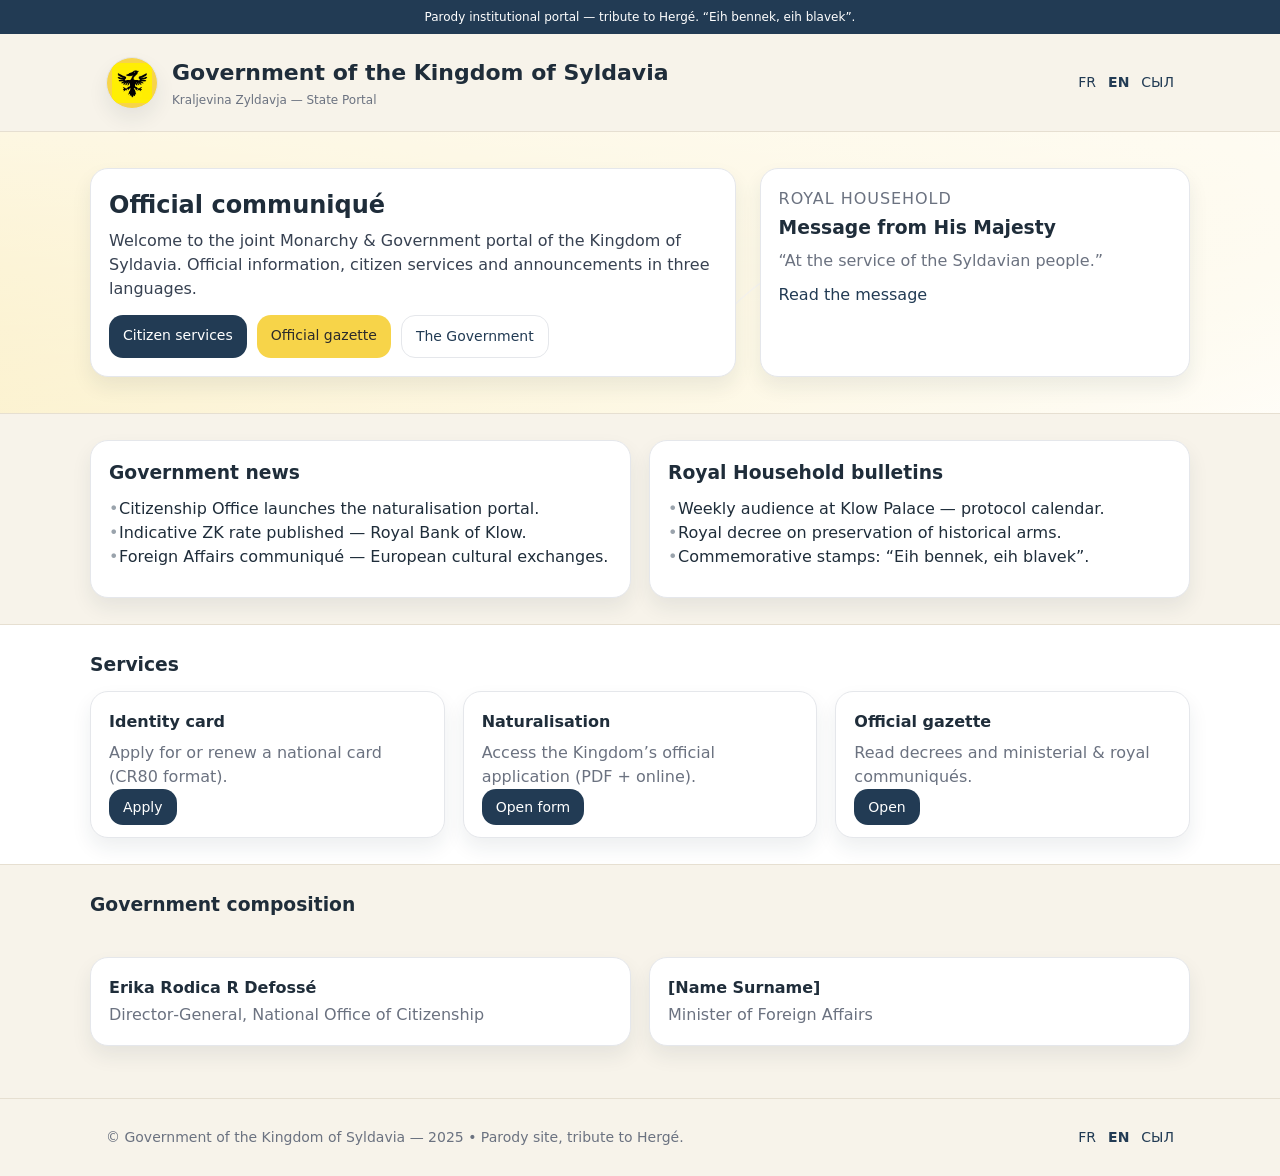
==== english/index.html @ 48d3810f "en" ====
<!DOCTYPE html>
<html lang="en">
<head>
  <meta charset="utf-8" />
  <meta name="viewport" content="width=device-width, initial-scale=1" />
  <title>Government of the Kingdom of Syldavia</title>
  <meta name="description" content="Official (parody) portal of the Government of the Kingdom of Syldavia." />
  <meta name="color-scheme" content="light only" />
  <link rel="icon" type="image/png" href="../images/favicon.png" />
  <style>
    :root{--ink:#1f2d3a;--paper:#f7f3ea;--card:#fff;--gold:#f7d449;--line:#e6dfd1;--muted:#6b7280;--accent:#223b54;--shadow:0 10px 20px rgba(31,45,58,.08)}
    *{box-sizing:border-box}html,body{margin:0;padding:0;background:var(--paper);color:var(--ink);font:16px/1.5 system-ui,-apple-system,Segoe UI,Roboto,"Noto Sans",Arial,"Helvetica Neue",sans-serif}
    a{color:var(--accent);text-decoration:none}a:hover{text-decoration:underline}
    .container{max-width:1100px;margin:auto;padding:0 16px}.ribbon{background:var(--accent);color:#fff;font-size:12px;text-align:center;padding:8px 10px}
    header{padding:22px 0}.head{display:flex;gap:18px;align-items:center;justify-content:space-between;flex-wrap:wrap}
    .crest{width:52px;height:52px;border-radius:50%;background:var(--gold);display:flex;align-items:center;justify-content:center;box-shadow:var(--shadow);border:1px solid #e5e7eb;overflow:hidden}
    .crest img{width:80%;height:80%;object-fit:contain;display:block}
    h1{margin:0;font-size:22px}.subtitle{font-size:12px;color:var(--muted);margin-top:2px}
    .langs{display:flex;gap:12px;font-size:14px}
    .hero{background:linear-gradient(180deg,#ffffffcc,#fff8),
      url('data:image/svg+xml;utf8,<svg xmlns="http://www.w3.org/2000/svg" width="1600" height="600"><defs><linearGradient id="g" x1="0" y1="0" x2="1" y2="1"><stop stop-color="%23f4d35e" offset="0"/><stop stop-color="%23ffffff" offset="1"/></linearGradient></defs><rect width="100%" height="100%" fill="url(%23g)"/><path d="M180 360c120-140 340-140 460 0 60 70 200 70 260 0 120-140 340-140 460 0" fill="none" stroke="%23eae2d3" stroke-width="2"/></svg>')
      center/cover no-repeat;border-block:1px solid var(--line)}
    .hero-inner{display:grid;grid-template-columns:1.2fr .8fr;gap:24px;padding:36px 0}
    .card{background:var(--card);border:1px solid #e5e7eb;border-radius:18px;box-shadow:var(--shadow);padding:18px}
    .cta{display:flex;flex-wrap:wrap;gap:10px;margin-top:14px}.btn{background:var(--accent);color:#fff;border:none;border-radius:14px;padding:10px 14px;font-size:14px;cursor:pointer}
    .btn.alt{background:var(--gold);color:#2b2b2b}.btn.ghost{background:#fff;color:var(--accent);border:1px solid #e5e7eb}
    .grid2{display:grid;grid-template-columns:1fr 1fr;gap:18px;padding:26px 0}
    ul.clean{list-style:none;padding:0;margin:10px 0}ul.clean li{padding-left:10px;position:relative}ul.clean li::before{content:"•";position:absolute;left:0;color:#9aa3ac}
    .grid3{display:grid;grid-template-columns:repeat(3,1fr);gap:18px}.service .btn{margin-top:10px}
    footer{padding:28px 0;border-top:1px solid var(--line);font-size:14px;color:var(--muted)}
    @media (max-width:900px){.hero-inner{grid-template-columns:1fr}.grid2{grid-template-columns:1fr}.grid3{grid-template-columns:1fr}}
  </style>
</head>
<body>
  <div class="ribbon">Parody institutional portal — tribute to Hergé. “Eih bennek, eih blavek”.</div>
  <header>
    <div class="container head">
      <div style="display:flex;gap:14px;align-items:center">
        <div class="crest" aria-hidden="true"><img src="../images/logo.png" alt="Syldavia crest"></div>
        <div>
          <h1>Government of the Kingdom of Syldavia</h1>
          <div class="subtitle">Kraljevina Zyldavja — State Portal</div>
        </div>
      </div>
      <nav class="langs">
        <a href="../index.html">FR</a>
        <a href="./index.html" aria-current="page"><strong>EN</strong></a>
        <a href="../syldavian/index.html">СЫЛ</a>
      </nav>
    </div>
  </header>

  <section class="hero">
    <div class="container hero-inner">
      <div class="card">
        <h2 style="margin:0 0 6px 0">Official communiqué</h2>
        <p style="margin:0;color:#374151">
          Welcome to the joint Monarchy & Government portal of the Kingdom of Syldavia. Official information, citizen services and announcements in three languages.
        </p>
        <div class="cta">
          <a class="btn" href="#services">Citizen services</a>
          <a class="btn alt" href="#gazette">Official gazette</a>
          <a class="btn ghost" href="#gov">The Government</a>
        </div>
      </div>
      <aside class="card">
        <p style="text-transform:uppercase;letter-spacing:.06em;color:#6b7280;margin:0">Royal Household</p>
        <h3 style="margin:.2rem 0 .4rem 0">Message from His Majesty</h3>
        <p style="margin:0;color:#6b7280">“At the service of the Syldavian people.”</p>
        <a href="#royal" style="margin-top:10px;display:inline-block">Read the message</a>
      </aside>
    </div>
  </section>

  <section>
    <div class="container grid2">
      <div class="card">
        <h3 style="margin:0 0 6px 0">Government news</h3>
        <ul class="clean">
          <li>Citizenship Office launches the naturalisation portal.</li>
          <li>Indicative ZK rate published — Royal Bank of Klow.</li>
          <li>Foreign Affairs communiqué — European cultural exchanges.</li>
        </ul>
      </div>
      <div class="card">
        <h3 style="margin:0 0 6px 0">Royal Household bulletins</h3>
        <ul class="clean">
          <li>Weekly audience at Klow Palace — protocol calendar.</li>
          <li>Royal decree on preservation of historical arms.</li>
          <li>Commemorative stamps: “Eih bennek, eih blavek”.</li>
        </ul>
      </div>
    </div>
  </section>

  <section id="services" style="border-block:1px solid var(--line);background:#fff">
    <div class="container" style="padding:26px 0">
      <h3 style="margin:0 0 12px 0">Services</h3>
      <div class="grid3">
        <article class="card service">
          <h4 style="margin:0">Identity card</h4>
          <p style="margin:.4rem 0;color:#6b7280">Apply for or renew a national card (CR80 format).</p>
          <a class="btn" href="id-card.html">Apply</a>
        </article>
        <article class="card service">
          <h4 style="margin:0">Naturalisation</h4>
          <p style="margin:.4rem 0;color:#6b7280">Access the Kingdom’s official application (PDF + online).</p>
          <a class="btn" href="naturalisation.html">Open form</a>
        </article>
        <article class="card service">
          <h4 style="margin:0">Official gazette</h4>
          <p style="margin:.4rem 0;color:#6b7280">Read decrees and ministerial & royal communiqués.</p>
          <a class="btn" href="#gazette">Open</a>
        </article>
      </div>
    </div>
  </section>

  <section id="gov">
    <div class="container" style="padding:26px 0">
      <h3 style="margin:0 0 12px 0">Government composition</h3>
      <div class="grid2">
        <div class="card">
          <p style="margin:0;font-weight:600">Erika Rodica R Defossé</p>
          <p style="margin:.2rem 0 0 0;color:#6b7280">Director‑General, National Office of Citizenship</p>
        </div>
        <div class="card">
          <p style="margin:0;font-weight:600">[Name Surname]</p>
          <p style="margin:.2rem 0 0 0;color:#6b7280">Minister of Foreign Affairs</p>
        </div>
      </div>
    </div>
  </section>

  <footer>
    <div class="container" style="display:flex;gap:12px;align-items:center;justify-content:space-between;flex-wrap:wrap">
      <div>© Government of the Kingdom of Syldavia — 2025 • Parody site, tribute to Hergé.</div>
      <div class="langs">
        <a href="../index.html">FR</a>
        <a href="./index.html" aria-current="page"><strong>EN</strong></a>
        <a href="../syldavian/index.html">СЫЛ</a>
      </div>
    </div>
  </footer>
</body>
</html>
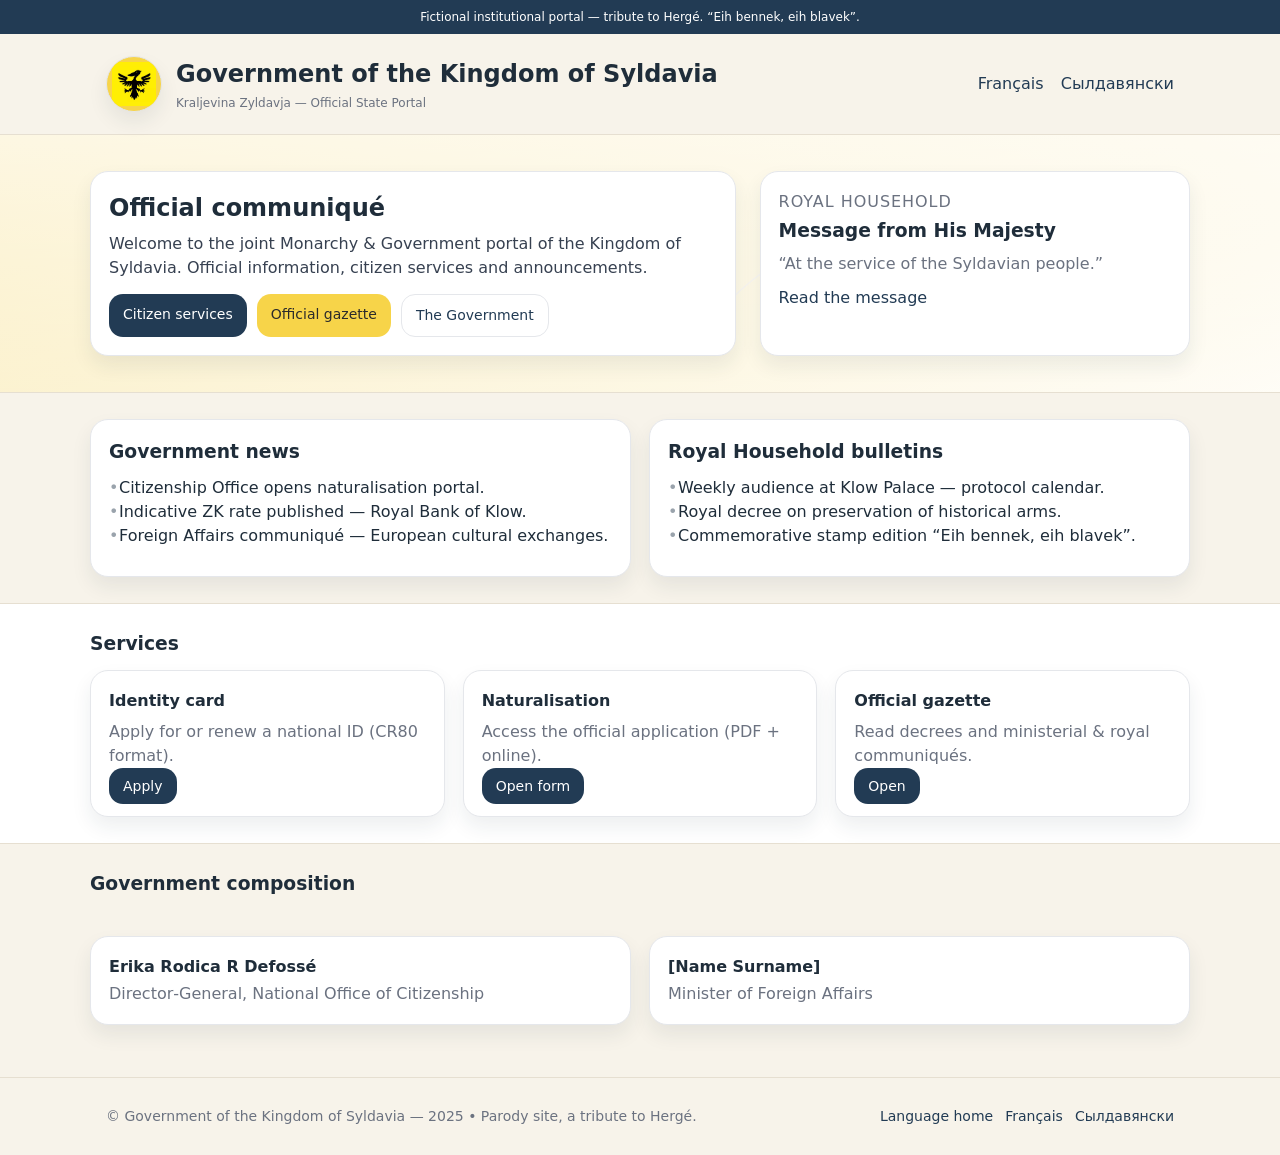
==== commit 58cc50e2: "index" ====
--- a/english/index.html
+++ b/english/index.html
@@ -5,47 +5,48 @@
   <meta name="viewport" content="width=device-width, initial-scale=1" />
   <title>Government of the Kingdom of Syldavia</title>
   <meta name="description" content="Official (parody) portal of the Government of the Kingdom of Syldavia." />
-  <meta name="color-scheme" content="light only" />
   <link rel="icon" type="image/png" href="../images/favicon.png" />
   <style>
-    :root{--ink:#1f2d3a;--paper:#f7f3ea;--card:#fff;--gold:#f7d449;--line:#e6dfd1;--muted:#6b7280;--accent:#223b54;--shadow:0 10px 20px rgba(31,45,58,.08)}
-    *{box-sizing:border-box}html,body{margin:0;padding:0;background:var(--paper);color:var(--ink);font:16px/1.5 system-ui,-apple-system,Segoe UI,Roboto,"Noto Sans",Arial,"Helvetica Neue",sans-serif}
-    a{color:var(--accent);text-decoration:none}a:hover{text-decoration:underline}
-    .container{max-width:1100px;margin:auto;padding:0 16px}.ribbon{background:var(--accent);color:#fff;font-size:12px;text-align:center;padding:8px 10px}
-    header{padding:22px 0}.head{display:flex;gap:18px;align-items:center;justify-content:space-between;flex-wrap:wrap}
-    .crest{width:52px;height:52px;border-radius:50%;background:var(--gold);display:flex;align-items:center;justify-content:center;box-shadow:var(--shadow);border:1px solid #e5e7eb;overflow:hidden}
-    .crest img{width:80%;height:80%;object-fit:contain;display:block}
-    h1{margin:0;font-size:22px}.subtitle{font-size:12px;color:var(--muted);margin-top:2px}
-    .langs{display:flex;gap:12px;font-size:14px}
-    .hero{background:linear-gradient(180deg,#ffffffcc,#fff8),
-      url('data:image/svg+xml;utf8,<svg xmlns="http://www.w3.org/2000/svg" width="1600" height="600"><defs><linearGradient id="g" x1="0" y1="0" x2="1" y2="1"><stop stop-color="%23f4d35e" offset="0"/><stop stop-color="%23ffffff" offset="1"/></linearGradient></defs><rect width="100%" height="100%" fill="url(%23g)"/><path d="M180 360c120-140 340-140 460 0 60 70 200 70 260 0 120-140 340-140 460 0" fill="none" stroke="%23eae2d3" stroke-width="2"/></svg>')
-      center/cover no-repeat;border-block:1px solid var(--line)}
+    :root{ --ink:#1f2d3a; --paper:#f7f3ea; --card:#ffffff; --gold:#f7d449; --line:#e6dfd1; --muted:#6b7280; --accent:#223b54; --shadow:0 10px 20px rgba(31,45,58,.08); }
+    *{box-sizing:border-box} html,body{margin:0;padding:0;background:var(--paper);color:var(--ink);font:16px/1.5 system-ui,Segoe UI,Roboto,Arial,sans-serif}
+    a{color:var(--accent);text-decoration:none} a:hover{text-decoration:underline}
+    .container{max-width:1100px;margin:auto;padding:0 16px}
+    .ribbon{background:var(--accent);color:#fff;font-size:12px;text-align:center;padding:8px}
+    header{padding:22px 0}
+    .head{display:flex;gap:18px;align-items:center;justify-content:space-between;flex-wrap:wrap}
+    .brand{display:flex;gap:14px;align-items:center}
+    .crest{width:56px;height:56px;border-radius:50%;background:var(--gold);display:flex;align-items:center;justify-content:center;box-shadow:var(--shadow);border:1px solid #e5e7eb;overflow:hidden}
+    .crest img{width:82%;height:82%;object-fit:contain;display:block}
+    h1{margin:0;font-size:24px} .subtitle{font-size:12px;color:var(--muted);margin-top:2px}
+    .langs a{margin-left:12px}
+    .hero{background:linear-gradient(180deg,#ffffffcc,#fff8), url('data:image/svg+xml;utf8,<svg xmlns="http://www.w3.org/2000/svg" width="1600" height="600"><defs><linearGradient id="g" x1="0" y1="0" x2="1" y2="1"><stop stop-color="%23f4d35e" offset="0"/><stop stop-color="%23ffffff" offset="1"/></linearGradient></defs><rect width="100%" height="100%" fill="url(%23g)"/><path d="M180 360c120-140 340-140 460 0 60 70 200 70 260 0 120-140 340-140 460 0" fill="none" stroke="%23eae2d3" stroke-width="2"/></svg>') center/cover no-repeat;border-block:1px solid var(--line)}
     .hero-inner{display:grid;grid-template-columns:1.2fr .8fr;gap:24px;padding:36px 0}
     .card{background:var(--card);border:1px solid #e5e7eb;border-radius:18px;box-shadow:var(--shadow);padding:18px}
-    .cta{display:flex;flex-wrap:wrap;gap:10px;margin-top:14px}.btn{background:var(--accent);color:#fff;border:none;border-radius:14px;padding:10px 14px;font-size:14px;cursor:pointer}
-    .btn.alt{background:var(--gold);color:#2b2b2b}.btn.ghost{background:#fff;color:var(--accent);border:1px solid #e5e7eb}
+    .cta{display:flex;flex-wrap:wrap;gap:10px;margin-top:14px}
+    .btn{background:var(--accent);color:#fff;border:none;border-radius:14px;padding:10px 14px;font-size:14px}
+    .btn.alt{background:var(--gold);color:#2b2b2b} .btn.ghost{background:#fff;color:var(--accent);border:1px solid #e5e7eb}
     .grid2{display:grid;grid-template-columns:1fr 1fr;gap:18px;padding:26px 0}
-    ul.clean{list-style:none;padding:0;margin:10px 0}ul.clean li{padding-left:10px;position:relative}ul.clean li::before{content:"•";position:absolute;left:0;color:#9aa3ac}
-    .grid3{display:grid;grid-template-columns:repeat(3,1fr);gap:18px}.service .btn{margin-top:10px}
-    footer{padding:28px 0;border-top:1px solid var(--line);font-size:14px;color:var(--muted)}
+    ul.clean{list-style:none;padding:0;margin:10px 0} ul.clean li{padding-left:10px;position:relative} ul.clean li::before{content:"•";position:absolute;left:0;color:#9aa3ac}
+    .grid3{display:grid;grid-template-columns:repeat(3,1fr);gap:18px}
+    footer{padding:28px 0;border-top:1px solid var(--line);font-size:14px;color:var(--muted);}
     @media (max-width:900px){.hero-inner{grid-template-columns:1fr}.grid2{grid-template-columns:1fr}.grid3{grid-template-columns:1fr}}
   </style>
 </head>
 <body>
-  <div class="ribbon">Parody institutional portal — tribute to Hergé. “Eih bennek, eih blavek”.</div>
+  <div class="ribbon">Fictional institutional portal — tribute to Hergé. “Eih bennek, eih blavek”.</div>
+
   <header>
     <div class="container head">
-      <div style="display:flex;gap:14px;align-items:center">
-        <div class="crest" aria-hidden="true"><img src="../images/logo.png" alt="Syldavia crest"></div>
+      <div class="brand">
+        <div class="crest"><img src="../images/logo.png" alt="Syldavia logo"></div>
         <div>
           <h1>Government of the Kingdom of Syldavia</h1>
-          <div class="subtitle">Kraljevina Zyldavja — State Portal</div>
+          <div class="subtitle">Kraljevina Zyldavja — Official State Portal</div>
         </div>
       </div>
-      <nav class="langs">
-        <a href="../index.html">FR</a>
-        <a href="./index.html" aria-current="page"><strong>EN</strong></a>
-        <a href="../syldavian/index.html">СЫЛ</a>
+      <nav class="langs" aria-label="Languages">
+        <a href="../french/index.html">Français</a>
+        <a href="../syldavian/index.html">Сылдавянски</a>
       </nav>
     </div>
   </header>
@@ -55,7 +56,7 @@
       <div class="card">
         <h2 style="margin:0 0 6px 0">Official communiqué</h2>
         <p style="margin:0;color:#374151">
-          Welcome to the joint Monarchy & Government portal of the Kingdom of Syldavia. Official information, citizen services and announcements in three languages.
+          Welcome to the joint Monarchy & Government portal of the Kingdom of Syldavia. Official information, citizen services and announcements.
         </p>
         <div class="cta">
           <a class="btn" href="#services">Citizen services</a>
@@ -63,6 +64,7 @@
           <a class="btn ghost" href="#gov">The Government</a>
         </div>
       </div>
+
       <aside class="card">
         <p style="text-transform:uppercase;letter-spacing:.06em;color:#6b7280;margin:0">Royal Household</p>
         <h3 style="margin:.2rem 0 .4rem 0">Message from His Majesty</h3>
@@ -77,7 +79,7 @@
       <div class="card">
         <h3 style="margin:0 0 6px 0">Government news</h3>
         <ul class="clean">
-          <li>Citizenship Office launches the naturalisation portal.</li>
+          <li>Citizenship Office opens naturalisation portal.</li>
           <li>Indicative ZK rate published — Royal Bank of Klow.</li>
           <li>Foreign Affairs communiqué — European cultural exchanges.</li>
         </ul>
@@ -87,7 +89,7 @@
         <ul class="clean">
           <li>Weekly audience at Klow Palace — protocol calendar.</li>
           <li>Royal decree on preservation of historical arms.</li>
-          <li>Commemorative stamps: “Eih bennek, eih blavek”.</li>
+          <li>Commemorative stamp edition “Eih bennek, eih blavek”.</li>
         </ul>
       </div>
     </div>
@@ -97,17 +99,17 @@
     <div class="container" style="padding:26px 0">
       <h3 style="margin:0 0 12px 0">Services</h3>
       <div class="grid3">
-        <article class="card service">
+        <article class="card">
           <h4 style="margin:0">Identity card</h4>
-          <p style="margin:.4rem 0;color:#6b7280">Apply for or renew a national card (CR80 format).</p>
+          <p style="margin:.4rem 0;color:#6b7280">Apply for or renew a national ID (CR80 format).</p>
           <a class="btn" href="id-card.html">Apply</a>
         </article>
-        <article class="card service">
+        <article class="card">
           <h4 style="margin:0">Naturalisation</h4>
-          <p style="margin:.4rem 0;color:#6b7280">Access the Kingdom’s official application (PDF + online).</p>
+          <p style="margin:.4rem 0;color:#6b7280">Access the official application (PDF + online).</p>
           <a class="btn" href="naturalisation.html">Open form</a>
         </article>
-        <article class="card service">
+        <article class="card">
           <h4 style="margin:0">Official gazette</h4>
           <p style="margin:.4rem 0;color:#6b7280">Read decrees and ministerial & royal communiqués.</p>
           <a class="btn" href="#gazette">Open</a>
@@ -134,11 +136,11 @@
 
   <footer>
     <div class="container" style="display:flex;gap:12px;align-items:center;justify-content:space-between;flex-wrap:wrap">
-      <div>© Government of the Kingdom of Syldavia — 2025 • Parody site, tribute to Hergé.</div>
-      <div class="langs">
-        <a href="../index.html">FR</a>
-        <a href="./index.html" aria-current="page"><strong>EN</strong></a>
-        <a href="../syldavian/index.html">СЫЛ</a>
+      <div>© Government of the Kingdom of Syldavia — 2025 • Parody site, a tribute to Hergé.</div>
+      <div style="display:flex;gap:12px">
+        <a href="../index.html">Language home</a>
+        <a href="../french/index.html">Français</a>
+        <a href="../syldavian/index.html">Сылдавянски</a>
       </div>
     </div>
   </footer>
